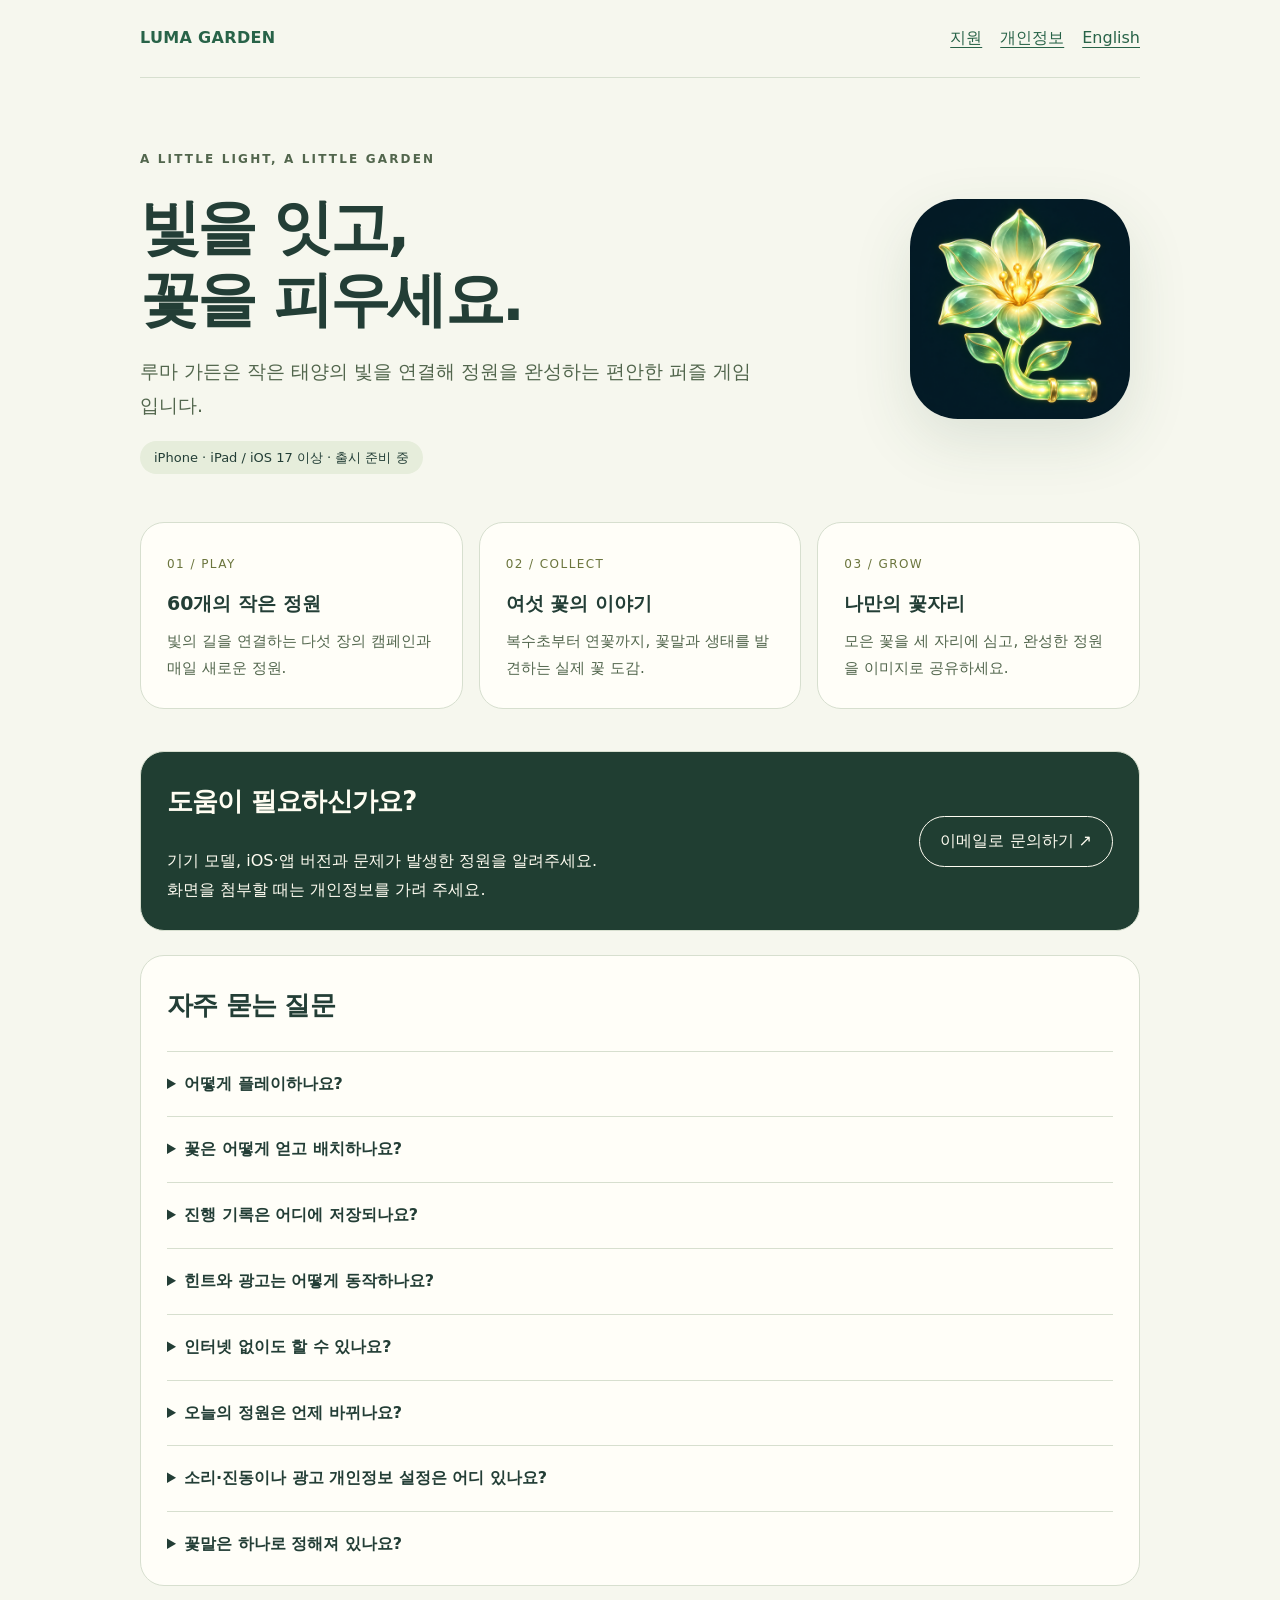
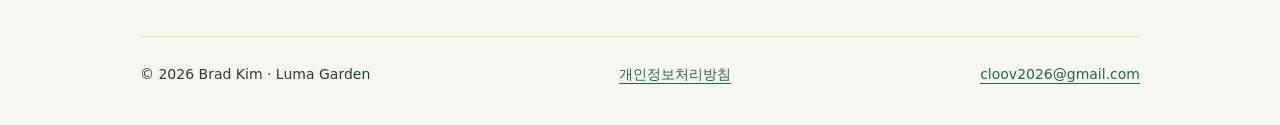
==== index.html @ 97eeae45 "Publish Luma Garden support and privacy pages" ====
<!doctype html>
<html lang="ko"><head><meta charset="utf-8"><meta name="viewport" content="width=device-width, initial-scale=1"><title>루마 가든 · 지원</title><meta name="description" content="빛의 길을 연결하고 꽃을 피우는 루마 가든. 게임 도움말, 문의 및 개인정보 안내."><meta name="theme-color" content="#203e32"><meta property="og:title" content="루마 가든 · 지원"><meta property="og:description" content="빛의 길을 연결하고 꽃을 피우는 루마 가든. 게임 도움말, 문의 및 개인정보 안내."><link rel="icon" href="icon.png"><link rel="stylesheet" href="style.css"></head>
<body><a class="skip" href="#main">본문 바로가기</a><div class="wrap"><header class="top"><a class="brand" href="index.html">LUMA GARDEN</a><nav aria-label="주 메뉴"><a href="index.html" aria-current="page">지원</a><a href="privacy.html">개인정보</a><a href="index-en.html" lang="en" hreflang="en">English</a></nav></header><main id="main"><section class="hero"><div><span class="eyebrow">A LITTLE LIGHT, A LITTLE GARDEN</span><h1>빛을 잇고,<br>꽃을 피우세요.</h1><p class="lead">루마 가든은 작은 태양의 빛을 연결해 정원을 완성하는 편안한 퍼즐 게임입니다.</p><span class="pill">iPhone · iPad / iOS 17 이상 · 출시 준비 중</span></div><img src="icon.png" width="220" height="220" alt="루마 가든 앱 아이콘"></section><div class="grid"><section class="card"><span class="number">01 / PLAY</span><h2>60개의 작은 정원</h2><p>빛의 길을 연결하는 다섯 장의 캠페인과 매일 새로운 정원.</p></section><section class="card"><span class="number">02 / COLLECT</span><h2>여섯 꽃의 이야기</h2><p>복수초부터 연꽃까지, 꽃말과 생태를 발견하는 실제 꽃 도감.</p></section><section class="card"><span class="number">03 / GROW</span><h2>나만의 꽃자리</h2><p>모은 꽃을 세 자리에 심고, 완성한 정원을 이미지로 공유하세요.</p></section></div><section class="panel contact"><div><h2>도움이 필요하신가요?</h2><p>기기 모델, iOS·앱 버전과 문제가 발생한 정원을 알려주세요.<br>화면을 첨부할 때는 개인정보를 가려 주세요.</p></div><a class="button" href="mailto:cloov2026@gmail.com?subject=Luma%20Garden%20Support">이메일로 문의하기 ↗</a></section><section class="panel"><h2>자주 묻는 질문</h2><details><summary>어떻게 플레이하나요?</summary><p>타일을 탭해 방향을 돌리고, 작은 태양에서 모든 길과 꽃까지 빛을 연결하세요. 13번째 정원부터 등장하는 바람결 타일은 한 번에 180도 회전합니다.</p></details><details><summary>꽃은 어떻게 얻고 배치하나요?</summary><p>캠페인 정원을 완성하면 완료 수에 따라 실제 꽃 6종이 해금됩니다. 꽃 도감에서 다음 목표를 확인하고, 얻은 꽃을 홈 정원의 세 자리에 심거나 바꿀 수 있습니다. 꽃을 누르면 꽃말·생태 정보와 출처를 볼 수 있어요.</p></details><details><summary>진행 기록은 어디에 저장되나요?</summary><p>정원별 진행, 별점, 꽃 배치와 설정은 기기에 자동 저장됩니다. 앱 자체의 계정·서버 동기화 기능은 없습니다. 앱을 삭제하면 기기의 기록도 삭제되며, 개발자가 복구할 수 없습니다.</p></details><details><summary>힌트와 광고는 어떻게 동작하나요?</summary><p>퍼즐마다 무료 힌트 1회를 제공합니다. 이후 추가 힌트는 선택형 보상 광고에서 보상을 획득하면 적용됩니다. 캠페인 완료 후 다음 정원으로 이동할 때 전면 광고가 표시될 수 있습니다. 광고 실패 시에도 다음 정원으로 진행할 수 있고, 일일 정원에는 전면 광고가 표시되지 않습니다.</p></details><details><summary>인터넷 없이도 할 수 있나요?</summary><p>퍼즐 플레이와 기기 내 저장은 인터넷 없이 가능합니다. 광고, 동의 확인 및 꽃 정보의 외부 출처 링크에는 인터넷 연결이 필요합니다. 광고를 불러오지 못하면 광고 보상 힌트를 받을 수 없습니다.</p></details><details><summary>오늘의 정원은 언제 바뀌나요?</summary><p>UTC 자정에 바뀝니다. 한국 시간으로는 매일 오전 9시입니다.</p></details><details><summary>소리·진동이나 광고 개인정보 설정은 어디 있나요?</summary><p>앱 설정에서 소리와 진동을 조절할 수 있습니다. 소리가 들리지 않으면 기기 볼륨과 무음 모드도 확인하세요. 동의 관리 서비스가 요구하는 경우 같은 설정 화면에 광고 개인정보 설정이 표시됩니다.</p></details><details><summary>꽃말은 하나로 정해져 있나요?</summary><p>꽃말은 문화·시대·문헌에 따라 달라질 수 있습니다. 도감 상세에서 각 설명의 맥락과 연결된 출처를 확인해 주세요.</p></details></section></main><footer><span>© 2026 Brad Kim · Luma Garden</span><a href="privacy.html">개인정보처리방침</a><a href="mailto:cloov2026@gmail.com">cloov2026@gmail.com</a></footer></div></body></html>
---- style.css ----
*{box-sizing:border-box}html{scroll-behavior:smooth}body{margin:0;background:#f6f7ee;color:#233e36;font:16px/1.8 -apple-system,BlinkMacSystemFont,"Apple SD Gothic Neo",system-ui,sans-serif}a{color:#286348;text-underline-offset:4px}a:hover{color:#143b29}a:focus-visible,summary:focus-visible{outline:3px solid #ad691d;outline-offset:5px;border-radius:4px}.wrap{width:min(100% - 40px,1000px);margin:auto}.skip{position:absolute;left:20px;top:-90px;background:white;padding:12px;z-index:5}.skip:focus{top:12px}.top{display:flex;align-items:center;justify-content:space-between;gap:20px;padding:24px 0;border-bottom:1px solid #d7dfcf}.brand{text-decoration:none;font-weight:750;letter-spacing:.02em}.top nav{display:flex;gap:18px;flex-wrap:wrap}.hero{padding:66px 0 48px;display:grid;grid-template-columns:1fr 230px;align-items:center;gap:48px}.eyebrow{font-size:12px;letter-spacing:.18em;font-weight:750;color:#52664d}.hero h1{font-size:clamp(36px,6vw,60px);line-height:1.2;letter-spacing:-.045em;margin:18px 0}.hero p{max-width:620px}.hero img{width:220px;height:220px;border-radius:48px;box-shadow:0 22px 60px #31593a20}.lead{font-size:19px;color:#52664d}.pill{display:inline-block;background:#e6eddb;border-radius:30px;padding:5px 14px;font-size:13px}.grid{display:grid;grid-template-columns:repeat(3,1fr);gap:16px;margin-bottom:42px}.card,.panel{background:#fffef8;border:1px solid #d7dfcf;border-radius:24px;padding:26px}.card h2{font-size:19px;margin:8px 0}.card p{font-size:15px;margin:0;color:#52664d}.number{font-size:12px;color:#6b753d;letter-spacing:.12em}.panel{margin:24px 0}.panel h2{margin-top:0;font-size:26px;letter-spacing:-.03em}.contact{background:#203e32;color:#fffdf2;display:flex;justify-content:space-between;align-items:center;gap:24px}.contact a{color:#fffdf2;overflow-wrap:anywhere}.contact p{margin-bottom:0}.button{display:inline-block;border:1px solid currentColor;padding:10px 20px;border-radius:30px;text-decoration:none;white-space:nowrap}details{border-top:1px solid #d7dfcf;padding:18px 0}details:last-child{padding-bottom:0}summary{cursor:pointer;font-weight:650;padding-right:12px}details p{color:#52664d;margin:12px 0 0}.policy{max-width:780px;margin:48px auto}.policy h1{font-size:clamp(30px,5vw,44px);line-height:1.3;letter-spacing:-.04em}.policy h2{font-size:21px;margin-top:34px}.policy li{margin:8px 0}.policy .intro{font-size:19px;background:#e6eddb;padding:24px;border-radius:20px}.muted{color:#52664d;font-size:14px}footer{margin-top:50px;border-top:1px solid #d7dfcf;padding:25px 0 38px;display:flex;justify-content:space-between;gap:18px;flex-wrap:wrap;font-size:14px}p,li{overflow-wrap:anywhere}@media(max-width:650px){.wrap{width:calc(100% - 32px)}.top{align-items:flex-start;font-size:14px}.top nav{gap:12px}.hero{padding:36px 0;grid-template-columns:1fr;gap:24px}.hero img{grid-row:1;width:100px;height:100px;border-radius:24px}.hero h1{margin-top:12px}.grid{grid-template-columns:1fr;gap:12px}.card,.panel{padding:22px}.contact{display:block}.contact .button{margin-top:20px}.policy{margin-top:32px}}@media(prefers-reduced-motion:reduce){html{scroll-behavior:auto}}
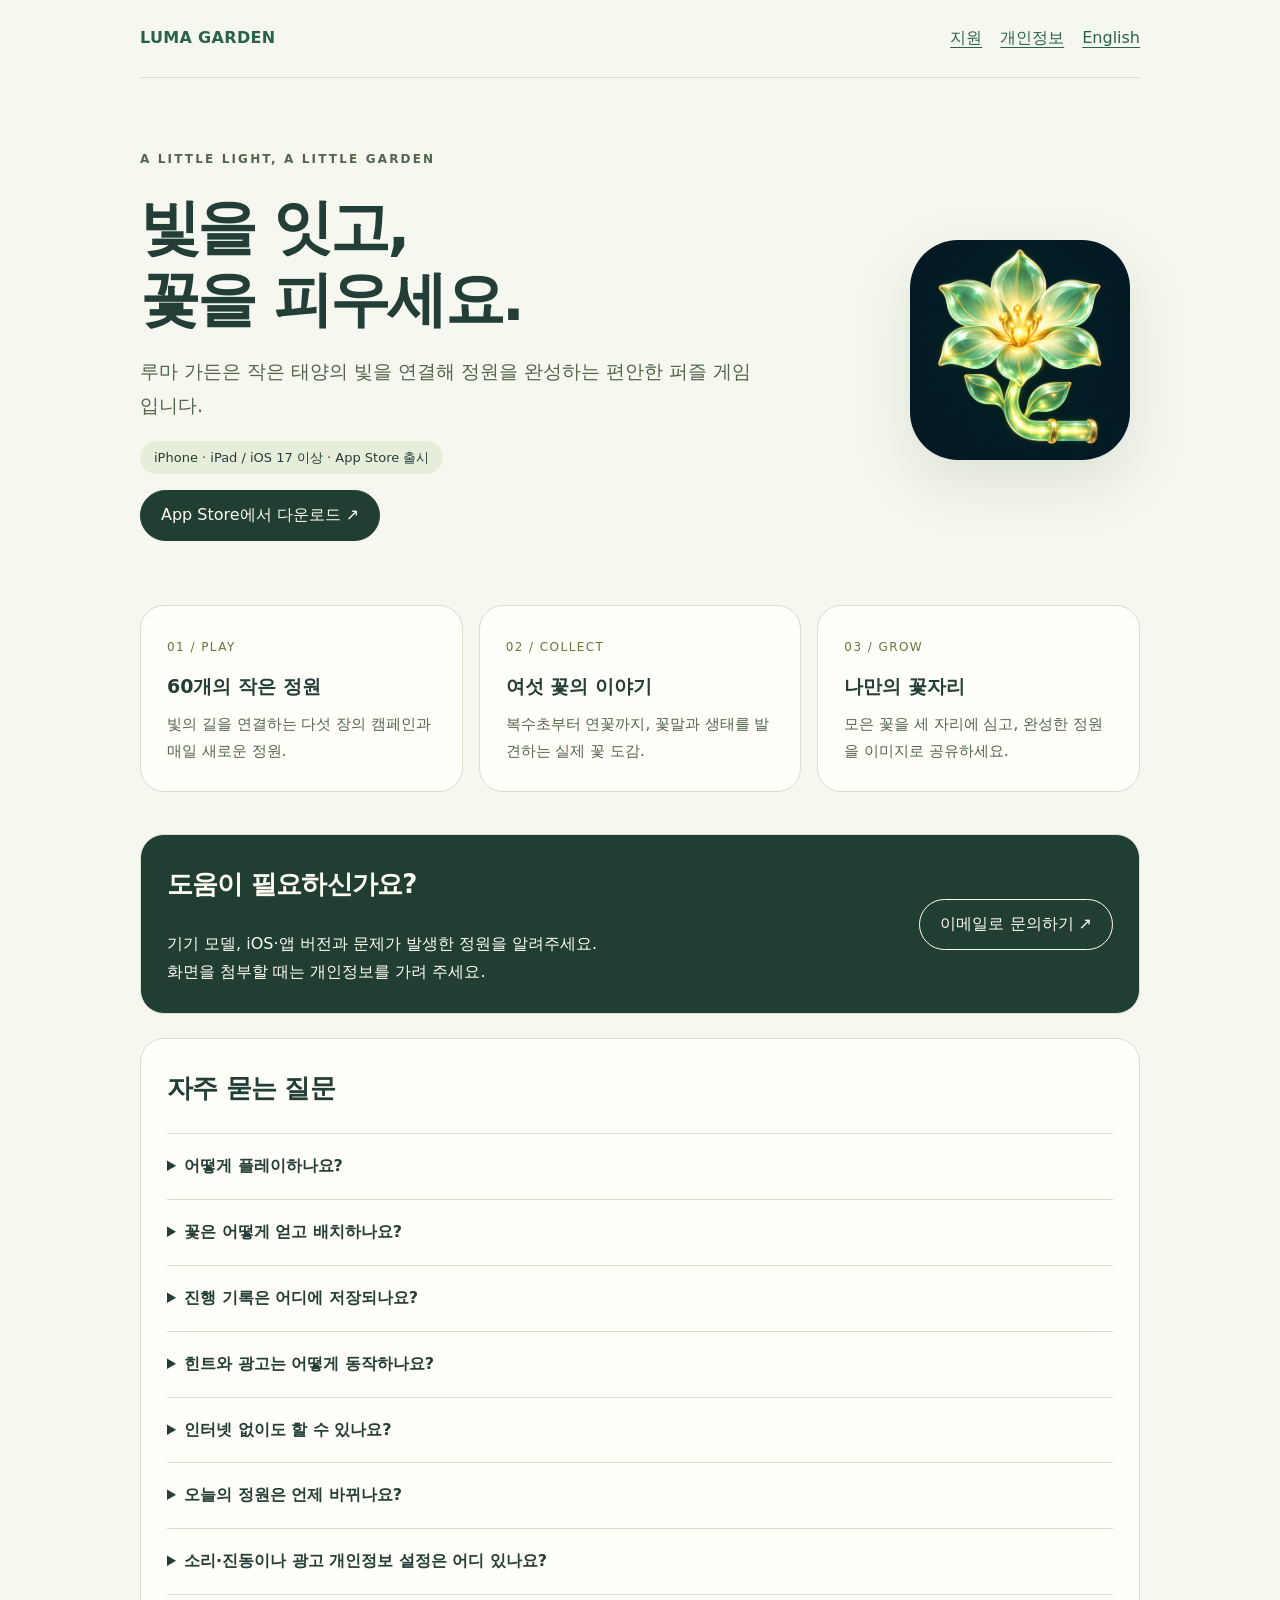
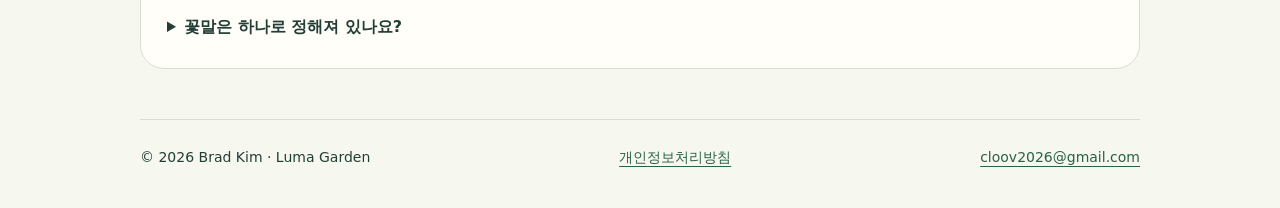
==== commit 04e22cb7: "Update Luma Garden pages for App Store launch" ====
--- a/index.html
+++ b/index.html
@@ -1,3 +1,3 @@
 <!doctype html>
 <html lang="ko"><head><meta charset="utf-8"><meta name="viewport" content="width=device-width, initial-scale=1"><title>루마 가든 · 지원</title><meta name="description" content="빛의 길을 연결하고 꽃을 피우는 루마 가든. 게임 도움말, 문의 및 개인정보 안내."><meta name="theme-color" content="#203e32"><meta property="og:title" content="루마 가든 · 지원"><meta property="og:description" content="빛의 길을 연결하고 꽃을 피우는 루마 가든. 게임 도움말, 문의 및 개인정보 안내."><link rel="icon" href="icon.png"><link rel="stylesheet" href="style.css"></head>
-<body><a class="skip" href="#main">본문 바로가기</a><div class="wrap"><header class="top"><a class="brand" href="index.html">LUMA GARDEN</a><nav aria-label="주 메뉴"><a href="index.html" aria-current="page">지원</a><a href="privacy.html">개인정보</a><a href="index-en.html" lang="en" hreflang="en">English</a></nav></header><main id="main"><section class="hero"><div><span class="eyebrow">A LITTLE LIGHT, A LITTLE GARDEN</span><h1>빛을 잇고,<br>꽃을 피우세요.</h1><p class="lead">루마 가든은 작은 태양의 빛을 연결해 정원을 완성하는 편안한 퍼즐 게임입니다.</p><span class="pill">iPhone · iPad / iOS 17 이상 · 출시 준비 중</span></div><img src="icon.png" width="220" height="220" alt="루마 가든 앱 아이콘"></section><div class="grid"><section class="card"><span class="number">01 / PLAY</span><h2>60개의 작은 정원</h2><p>빛의 길을 연결하는 다섯 장의 캠페인과 매일 새로운 정원.</p></section><section class="card"><span class="number">02 / COLLECT</span><h2>여섯 꽃의 이야기</h2><p>복수초부터 연꽃까지, 꽃말과 생태를 발견하는 실제 꽃 도감.</p></section><section class="card"><span class="number">03 / GROW</span><h2>나만의 꽃자리</h2><p>모은 꽃을 세 자리에 심고, 완성한 정원을 이미지로 공유하세요.</p></section></div><section class="panel contact"><div><h2>도움이 필요하신가요?</h2><p>기기 모델, iOS·앱 버전과 문제가 발생한 정원을 알려주세요.<br>화면을 첨부할 때는 개인정보를 가려 주세요.</p></div><a class="button" href="mailto:cloov2026@gmail.com?subject=Luma%20Garden%20Support">이메일로 문의하기 ↗</a></section><section class="panel"><h2>자주 묻는 질문</h2><details><summary>어떻게 플레이하나요?</summary><p>타일을 탭해 방향을 돌리고, 작은 태양에서 모든 길과 꽃까지 빛을 연결하세요. 13번째 정원부터 등장하는 바람결 타일은 한 번에 180도 회전합니다.</p></details><details><summary>꽃은 어떻게 얻고 배치하나요?</summary><p>캠페인 정원을 완성하면 완료 수에 따라 실제 꽃 6종이 해금됩니다. 꽃 도감에서 다음 목표를 확인하고, 얻은 꽃을 홈 정원의 세 자리에 심거나 바꿀 수 있습니다. 꽃을 누르면 꽃말·생태 정보와 출처를 볼 수 있어요.</p></details><details><summary>진행 기록은 어디에 저장되나요?</summary><p>정원별 진행, 별점, 꽃 배치와 설정은 기기에 자동 저장됩니다. 앱 자체의 계정·서버 동기화 기능은 없습니다. 앱을 삭제하면 기기의 기록도 삭제되며, 개발자가 복구할 수 없습니다.</p></details><details><summary>힌트와 광고는 어떻게 동작하나요?</summary><p>퍼즐마다 무료 힌트 1회를 제공합니다. 이후 추가 힌트는 선택형 보상 광고에서 보상을 획득하면 적용됩니다. 캠페인 완료 후 다음 정원으로 이동할 때 전면 광고가 표시될 수 있습니다. 광고 실패 시에도 다음 정원으로 진행할 수 있고, 일일 정원에는 전면 광고가 표시되지 않습니다.</p></details><details><summary>인터넷 없이도 할 수 있나요?</summary><p>퍼즐 플레이와 기기 내 저장은 인터넷 없이 가능합니다. 광고, 동의 확인 및 꽃 정보의 외부 출처 링크에는 인터넷 연결이 필요합니다. 광고를 불러오지 못하면 광고 보상 힌트를 받을 수 없습니다.</p></details><details><summary>오늘의 정원은 언제 바뀌나요?</summary><p>UTC 자정에 바뀝니다. 한국 시간으로는 매일 오전 9시입니다.</p></details><details><summary>소리·진동이나 광고 개인정보 설정은 어디 있나요?</summary><p>앱 설정에서 소리와 진동을 조절할 수 있습니다. 소리가 들리지 않으면 기기 볼륨과 무음 모드도 확인하세요. 동의 관리 서비스가 요구하는 경우 같은 설정 화면에 광고 개인정보 설정이 표시됩니다.</p></details><details><summary>꽃말은 하나로 정해져 있나요?</summary><p>꽃말은 문화·시대·문헌에 따라 달라질 수 있습니다. 도감 상세에서 각 설명의 맥락과 연결된 출처를 확인해 주세요.</p></details></section></main><footer><span>© 2026 Brad Kim · Luma Garden</span><a href="privacy.html">개인정보처리방침</a><a href="mailto:cloov2026@gmail.com">cloov2026@gmail.com</a></footer></div></body></html>+<body><a class="skip" href="#main">본문 바로가기</a><div class="wrap"><header class="top"><a class="brand" href="index.html">LUMA GARDEN</a><nav aria-label="주 메뉴"><a href="index.html" aria-current="page">지원</a><a href="privacy.html">개인정보</a><a href="index-en.html" lang="en" hreflang="en">English</a></nav></header><main id="main"><section class="hero"><div><span class="eyebrow">A LITTLE LIGHT, A LITTLE GARDEN</span><h1>빛을 잇고,<br>꽃을 피우세요.</h1><p class="lead">루마 가든은 작은 태양의 빛을 연결해 정원을 완성하는 편안한 퍼즐 게임입니다.</p><span class="pill">iPhone · iPad / iOS 17 이상 · App Store 출시</span><p><a class="button" href="https://apps.apple.com/app/id6826611529" aria-label="App Store에서 루마 가든 다운로드">App Store에서 다운로드 ↗</a></p></div><img src="icon.png" width="220" height="220" alt="루마 가든 앱 아이콘"></section><div class="grid"><section class="card"><span class="number">01 / PLAY</span><h2>60개의 작은 정원</h2><p>빛의 길을 연결하는 다섯 장의 캠페인과 매일 새로운 정원.</p></section><section class="card"><span class="number">02 / COLLECT</span><h2>여섯 꽃의 이야기</h2><p>복수초부터 연꽃까지, 꽃말과 생태를 발견하는 실제 꽃 도감.</p></section><section class="card"><span class="number">03 / GROW</span><h2>나만의 꽃자리</h2><p>모은 꽃을 세 자리에 심고, 완성한 정원을 이미지로 공유하세요.</p></section></div><section class="panel contact"><div><h2>도움이 필요하신가요?</h2><p>기기 모델, iOS·앱 버전과 문제가 발생한 정원을 알려주세요.<br>화면을 첨부할 때는 개인정보를 가려 주세요.</p></div><a class="button" href="mailto:cloov2026@gmail.com?subject=Luma%20Garden%20Support">이메일로 문의하기 ↗</a></section><section class="panel"><h2>자주 묻는 질문</h2><details><summary>어떻게 플레이하나요?</summary><p>타일을 탭해 방향을 돌리고, 작은 태양에서 모든 길과 꽃까지 빛을 연결하세요. 13번째 정원부터 등장하는 바람결 타일은 한 번에 180도 회전합니다.</p></details><details><summary>꽃은 어떻게 얻고 배치하나요?</summary><p>캠페인 정원을 완성하면 완료 수에 따라 실제 꽃 6종이 해금됩니다. 꽃 도감에서 다음 목표를 확인하고, 얻은 꽃을 홈 정원의 세 자리에 심거나 바꿀 수 있습니다. 꽃을 누르면 꽃말·생태 정보와 출처를 볼 수 있어요.</p></details><details><summary>진행 기록은 어디에 저장되나요?</summary><p>정원별 진행, 별점, 꽃 배치와 설정은 기기에 자동 저장됩니다. 앱 자체의 계정·서버 동기화 기능은 없습니다. 앱을 삭제하면 기기의 기록도 삭제되며, 개발자가 복구할 수 없습니다.</p></details><details><summary>힌트와 광고는 어떻게 동작하나요?</summary><p>퍼즐마다 무료 힌트 1회를 제공합니다. 이후 추가 힌트는 선택형 보상 광고에서 보상을 획득하면 적용됩니다. 캠페인 완료 후 다음 정원으로 이동할 때 전면 광고가 표시될 수 있습니다. 광고 실패 시에도 다음 정원으로 진행할 수 있고, 일일 정원에는 전면 광고가 표시되지 않습니다.</p></details><details><summary>인터넷 없이도 할 수 있나요?</summary><p>퍼즐 플레이와 기기 내 저장은 인터넷 없이 가능합니다. 광고, 동의 확인 및 꽃 정보의 외부 출처 링크에는 인터넷 연결이 필요합니다. 광고를 불러오지 못하면 광고 보상 힌트를 받을 수 없습니다.</p></details><details><summary>오늘의 정원은 언제 바뀌나요?</summary><p>UTC 자정에 바뀝니다. 한국 시간으로는 매일 오전 9시입니다.</p></details><details><summary>소리·진동이나 광고 개인정보 설정은 어디 있나요?</summary><p>앱 설정에서 소리와 진동을 조절할 수 있습니다. 소리가 들리지 않으면 기기 볼륨과 무음 모드도 확인하세요. 동의 관리 서비스가 요구하는 경우 같은 설정 화면에 광고 개인정보 설정이 표시됩니다.</p></details><details><summary>꽃말은 하나로 정해져 있나요?</summary><p>꽃말은 문화·시대·문헌에 따라 달라질 수 있습니다. 도감 상세에서 각 설명의 맥락과 연결된 출처를 확인해 주세요.</p></details></section></main><footer><span>© 2026 Brad Kim · Luma Garden</span><a href="privacy.html">개인정보처리방침</a><a href="mailto:cloov2026@gmail.com">cloov2026@gmail.com</a></footer></div></body></html>
--- a/style.css
+++ b/style.css
@@ -1 +1 @@
-*{box-sizing:border-box}html{scroll-behavior:smooth}body{margin:0;background:#f6f7ee;color:#233e36;font:16px/1.8 -apple-system,BlinkMacSystemFont,"Apple SD Gothic Neo",system-ui,sans-serif}a{color:#286348;text-underline-offset:4px}a:hover{color:#143b29}a:focus-visible,summary:focus-visible{outline:3px solid #ad691d;outline-offset:5px;border-radius:4px}.wrap{width:min(100% - 40px,1000px);margin:auto}.skip{position:absolute;left:20px;top:-90px;background:white;padding:12px;z-index:5}.skip:focus{top:12px}.top{display:flex;align-items:center;justify-content:space-between;gap:20px;padding:24px 0;border-bottom:1px solid #d7dfcf}.brand{text-decoration:none;font-weight:750;letter-spacing:.02em}.top nav{display:flex;gap:18px;flex-wrap:wrap}.hero{padding:66px 0 48px;display:grid;grid-template-columns:1fr 230px;align-items:center;gap:48px}.eyebrow{font-size:12px;letter-spacing:.18em;font-weight:750;color:#52664d}.hero h1{font-size:clamp(36px,6vw,60px);line-height:1.2;letter-spacing:-.045em;margin:18px 0}.hero p{max-width:620px}.hero img{width:220px;height:220px;border-radius:48px;box-shadow:0 22px 60px #31593a20}.lead{font-size:19px;color:#52664d}.pill{display:inline-block;background:#e6eddb;border-radius:30px;padding:5px 14px;font-size:13px}.grid{display:grid;grid-template-columns:repeat(3,1fr);gap:16px;margin-bottom:42px}.card,.panel{background:#fffef8;border:1px solid #d7dfcf;border-radius:24px;padding:26px}.card h2{font-size:19px;margin:8px 0}.card p{font-size:15px;margin:0;color:#52664d}.number{font-size:12px;color:#6b753d;letter-spacing:.12em}.panel{margin:24px 0}.panel h2{margin-top:0;font-size:26px;letter-spacing:-.03em}.contact{background:#203e32;color:#fffdf2;display:flex;justify-content:space-between;align-items:center;gap:24px}.contact a{color:#fffdf2;overflow-wrap:anywhere}.contact p{margin-bottom:0}.button{display:inline-block;border:1px solid currentColor;padding:10px 20px;border-radius:30px;text-decoration:none;white-space:nowrap}details{border-top:1px solid #d7dfcf;padding:18px 0}details:last-child{padding-bottom:0}summary{cursor:pointer;font-weight:650;padding-right:12px}details p{color:#52664d;margin:12px 0 0}.policy{max-width:780px;margin:48px auto}.policy h1{font-size:clamp(30px,5vw,44px);line-height:1.3;letter-spacing:-.04em}.policy h2{font-size:21px;margin-top:34px}.policy li{margin:8px 0}.policy .intro{font-size:19px;background:#e6eddb;padding:24px;border-radius:20px}.muted{color:#52664d;font-size:14px}footer{margin-top:50px;border-top:1px solid #d7dfcf;padding:25px 0 38px;display:flex;justify-content:space-between;gap:18px;flex-wrap:wrap;font-size:14px}p,li{overflow-wrap:anywhere}@media(max-width:650px){.wrap{width:calc(100% - 32px)}.top{align-items:flex-start;font-size:14px}.top nav{gap:12px}.hero{padding:36px 0;grid-template-columns:1fr;gap:24px}.hero img{grid-row:1;width:100px;height:100px;border-radius:24px}.hero h1{margin-top:12px}.grid{grid-template-columns:1fr;gap:12px}.card,.panel{padding:22px}.contact{display:block}.contact .button{margin-top:20px}.policy{margin-top:32px}}@media(prefers-reduced-motion:reduce){html{scroll-behavior:auto}}+*{box-sizing:border-box}html{scroll-behavior:smooth}body{margin:0;background:#f6f7ee;color:#233e36;font:16px/1.8 -apple-system,BlinkMacSystemFont,"Apple SD Gothic Neo",system-ui,sans-serif}a{color:#286348;text-underline-offset:4px}a:hover{color:#143b29}a:focus-visible,summary:focus-visible{outline:3px solid #ad691d;outline-offset:5px;border-radius:4px}.wrap{width:min(100% - 40px,1000px);margin:auto}.skip{position:absolute;left:20px;top:-90px;background:white;padding:12px;z-index:5}.skip:focus{top:12px}.top{display:flex;align-items:center;justify-content:space-between;gap:20px;padding:24px 0;border-bottom:1px solid #d7dfcf}.brand{text-decoration:none;font-weight:750;letter-spacing:.02em}.top nav{display:flex;gap:18px;flex-wrap:wrap}.hero{padding:66px 0 48px;display:grid;grid-template-columns:1fr 230px;align-items:center;gap:48px}.eyebrow{font-size:12px;letter-spacing:.18em;font-weight:750;color:#52664d}.hero h1{font-size:clamp(36px,6vw,60px);line-height:1.2;letter-spacing:-.045em;margin:18px 0}.hero p{max-width:620px}.hero img{width:220px;height:220px;border-radius:48px;box-shadow:0 22px 60px #31593a20}.lead{font-size:19px;color:#52664d}.pill{display:inline-block;background:#e6eddb;border-radius:30px;padding:5px 14px;font-size:13px}.grid{display:grid;grid-template-columns:repeat(3,1fr);gap:16px;margin-bottom:42px}.card,.panel{background:#fffef8;border:1px solid #d7dfcf;border-radius:24px;padding:26px}.card h2{font-size:19px;margin:8px 0}.card p{font-size:15px;margin:0;color:#52664d}.number{font-size:12px;color:#6b753d;letter-spacing:.12em}.panel{margin:24px 0}.panel h2{margin-top:0;font-size:26px;letter-spacing:-.03em}.contact{background:#203e32;color:#fffdf2;display:flex;justify-content:space-between;align-items:center;gap:24px}.contact a{color:#fffdf2;overflow-wrap:anywhere}.contact p{margin-bottom:0}.button{display:inline-block;border:1px solid currentColor;padding:10px 20px;border-radius:30px;text-decoration:none;white-space:nowrap}.hero .button{background:#203e32;color:#fffdf2;border-color:#203e32}.hero .button:hover{color:#fff}details{border-top:1px solid #d7dfcf;padding:18px 0}details:last-child{padding-bottom:0}summary{cursor:pointer;font-weight:650;padding-right:12px}details p{color:#52664d;margin:12px 0 0}.policy{max-width:780px;margin:48px auto}.policy h1{font-size:clamp(30px,5vw,44px);line-height:1.3;letter-spacing:-.04em}.policy h2{font-size:21px;margin-top:34px}.policy li{margin:8px 0}.policy .intro{font-size:19px;background:#e6eddb;padding:24px;border-radius:20px}.muted{color:#52664d;font-size:14px}footer{margin-top:50px;border-top:1px solid #d7dfcf;padding:25px 0 38px;display:flex;justify-content:space-between;gap:18px;flex-wrap:wrap;font-size:14px}p,li{overflow-wrap:anywhere}@media(max-width:650px){.wrap{width:calc(100% - 32px)}.top{align-items:flex-start;font-size:14px}.top nav{gap:12px}.hero{padding:36px 0;grid-template-columns:1fr;gap:24px}.hero img{grid-row:1;width:100px;height:100px;border-radius:24px}.hero h1{margin-top:12px}.grid{grid-template-columns:1fr;gap:12px}.card,.panel{padding:22px}.contact{display:block}.contact .button{margin-top:20px}.policy{margin-top:32px}}@media(prefers-reduced-motion:reduce){html{scroll-behavior:auto}}
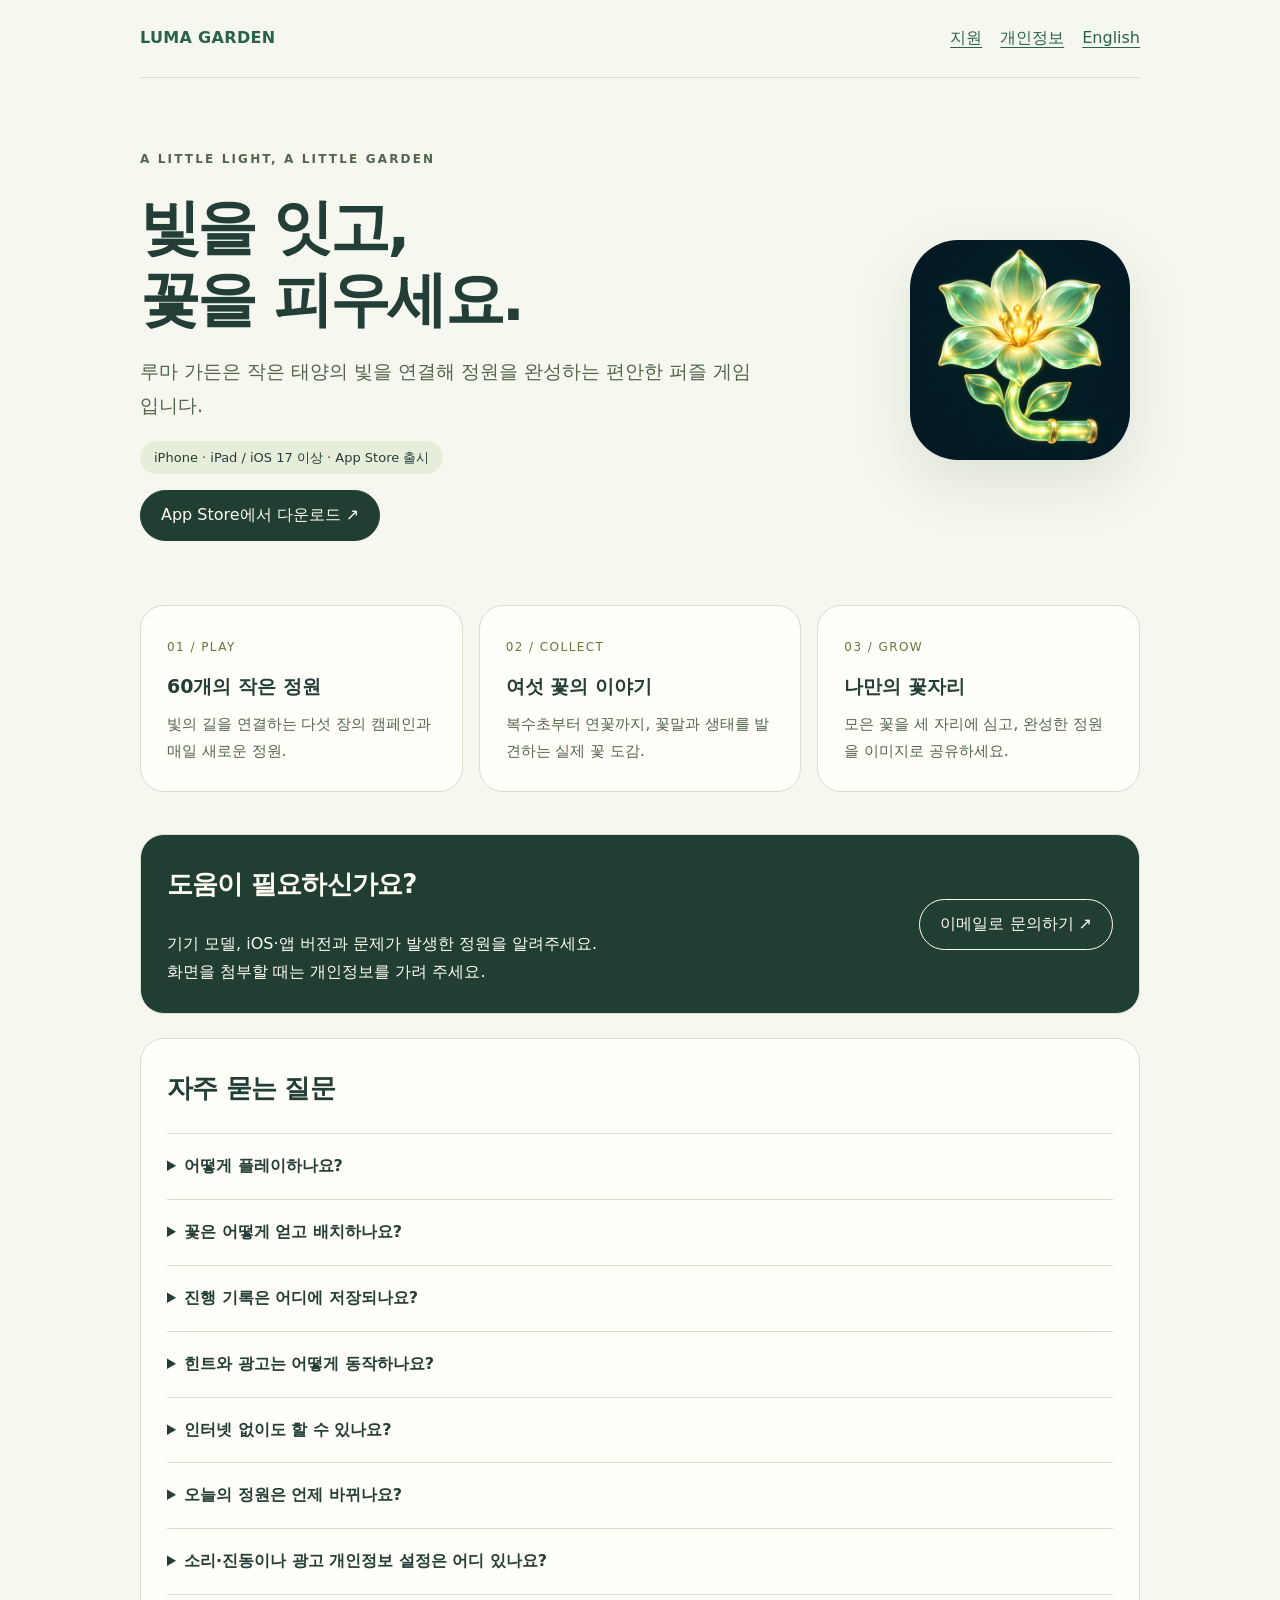
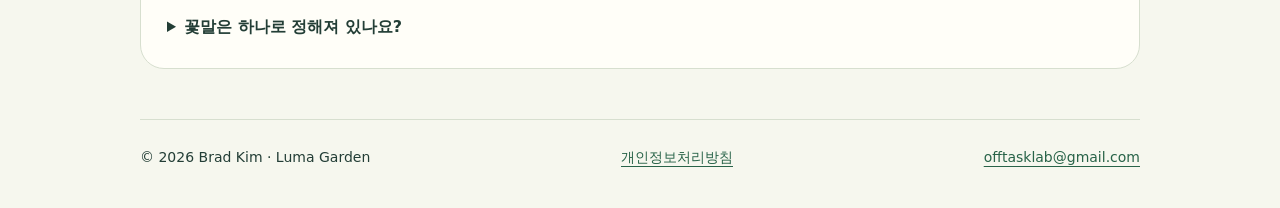
==== commit bf3d8a6a: "Use the Offtask Lab contact email Co-Authored-By: Claude Fable 5.2 <noreply@anthropic.com>" ====
--- a/index.html
+++ b/index.html
@@ -1,3 +1,3 @@
 <!doctype html>
 <html lang="ko"><head><meta charset="utf-8"><meta name="viewport" content="width=device-width, initial-scale=1"><title>루마 가든 · 지원</title><meta name="description" content="빛의 길을 연결하고 꽃을 피우는 루마 가든. 게임 도움말, 문의 및 개인정보 안내."><meta name="theme-color" content="#203e32"><meta property="og:title" content="루마 가든 · 지원"><meta property="og:description" content="빛의 길을 연결하고 꽃을 피우는 루마 가든. 게임 도움말, 문의 및 개인정보 안내."><link rel="icon" href="icon.png"><link rel="stylesheet" href="style.css"></head>
-<body><a class="skip" href="#main">본문 바로가기</a><div class="wrap"><header class="top"><a class="brand" href="index.html">LUMA GARDEN</a><nav aria-label="주 메뉴"><a href="index.html" aria-current="page">지원</a><a href="privacy.html">개인정보</a><a href="index-en.html" lang="en" hreflang="en">English</a></nav></header><main id="main"><section class="hero"><div><span class="eyebrow">A LITTLE LIGHT, A LITTLE GARDEN</span><h1>빛을 잇고,<br>꽃을 피우세요.</h1><p class="lead">루마 가든은 작은 태양의 빛을 연결해 정원을 완성하는 편안한 퍼즐 게임입니다.</p><span class="pill">iPhone · iPad / iOS 17 이상 · App Store 출시</span><p><a class="button" href="https://apps.apple.com/app/id6826611529" aria-label="App Store에서 루마 가든 다운로드">App Store에서 다운로드 ↗</a></p></div><img src="icon.png" width="220" height="220" alt="루마 가든 앱 아이콘"></section><div class="grid"><section class="card"><span class="number">01 / PLAY</span><h2>60개의 작은 정원</h2><p>빛의 길을 연결하는 다섯 장의 캠페인과 매일 새로운 정원.</p></section><section class="card"><span class="number">02 / COLLECT</span><h2>여섯 꽃의 이야기</h2><p>복수초부터 연꽃까지, 꽃말과 생태를 발견하는 실제 꽃 도감.</p></section><section class="card"><span class="number">03 / GROW</span><h2>나만의 꽃자리</h2><p>모은 꽃을 세 자리에 심고, 완성한 정원을 이미지로 공유하세요.</p></section></div><section class="panel contact"><div><h2>도움이 필요하신가요?</h2><p>기기 모델, iOS·앱 버전과 문제가 발생한 정원을 알려주세요.<br>화면을 첨부할 때는 개인정보를 가려 주세요.</p></div><a class="button" href="mailto:cloov2026@gmail.com?subject=Luma%20Garden%20Support">이메일로 문의하기 ↗</a></section><section class="panel"><h2>자주 묻는 질문</h2><details><summary>어떻게 플레이하나요?</summary><p>타일을 탭해 방향을 돌리고, 작은 태양에서 모든 길과 꽃까지 빛을 연결하세요. 13번째 정원부터 등장하는 바람결 타일은 한 번에 180도 회전합니다.</p></details><details><summary>꽃은 어떻게 얻고 배치하나요?</summary><p>캠페인 정원을 완성하면 완료 수에 따라 실제 꽃 6종이 해금됩니다. 꽃 도감에서 다음 목표를 확인하고, 얻은 꽃을 홈 정원의 세 자리에 심거나 바꿀 수 있습니다. 꽃을 누르면 꽃말·생태 정보와 출처를 볼 수 있어요.</p></details><details><summary>진행 기록은 어디에 저장되나요?</summary><p>정원별 진행, 별점, 꽃 배치와 설정은 기기에 자동 저장됩니다. 앱 자체의 계정·서버 동기화 기능은 없습니다. 앱을 삭제하면 기기의 기록도 삭제되며, 개발자가 복구할 수 없습니다.</p></details><details><summary>힌트와 광고는 어떻게 동작하나요?</summary><p>퍼즐마다 무료 힌트 1회를 제공합니다. 이후 추가 힌트는 선택형 보상 광고에서 보상을 획득하면 적용됩니다. 캠페인 완료 후 다음 정원으로 이동할 때 전면 광고가 표시될 수 있습니다. 광고 실패 시에도 다음 정원으로 진행할 수 있고, 일일 정원에는 전면 광고가 표시되지 않습니다.</p></details><details><summary>인터넷 없이도 할 수 있나요?</summary><p>퍼즐 플레이와 기기 내 저장은 인터넷 없이 가능합니다. 광고, 동의 확인 및 꽃 정보의 외부 출처 링크에는 인터넷 연결이 필요합니다. 광고를 불러오지 못하면 광고 보상 힌트를 받을 수 없습니다.</p></details><details><summary>오늘의 정원은 언제 바뀌나요?</summary><p>UTC 자정에 바뀝니다. 한국 시간으로는 매일 오전 9시입니다.</p></details><details><summary>소리·진동이나 광고 개인정보 설정은 어디 있나요?</summary><p>앱 설정에서 소리와 진동을 조절할 수 있습니다. 소리가 들리지 않으면 기기 볼륨과 무음 모드도 확인하세요. 동의 관리 서비스가 요구하는 경우 같은 설정 화면에 광고 개인정보 설정이 표시됩니다.</p></details><details><summary>꽃말은 하나로 정해져 있나요?</summary><p>꽃말은 문화·시대·문헌에 따라 달라질 수 있습니다. 도감 상세에서 각 설명의 맥락과 연결된 출처를 확인해 주세요.</p></details></section></main><footer><span>© 2026 Brad Kim · Luma Garden</span><a href="privacy.html">개인정보처리방침</a><a href="mailto:cloov2026@gmail.com">cloov2026@gmail.com</a></footer></div></body></html>+<body><a class="skip" href="#main">본문 바로가기</a><div class="wrap"><header class="top"><a class="brand" href="index.html">LUMA GARDEN</a><nav aria-label="주 메뉴"><a href="index.html" aria-current="page">지원</a><a href="privacy.html">개인정보</a><a href="index-en.html" lang="en" hreflang="en">English</a></nav></header><main id="main"><section class="hero"><div><span class="eyebrow">A LITTLE LIGHT, A LITTLE GARDEN</span><h1>빛을 잇고,<br>꽃을 피우세요.</h1><p class="lead">루마 가든은 작은 태양의 빛을 연결해 정원을 완성하는 편안한 퍼즐 게임입니다.</p><span class="pill">iPhone · iPad / iOS 17 이상 · App Store 출시</span><p><a class="button" href="https://apps.apple.com/app/id6826611529" aria-label="App Store에서 루마 가든 다운로드">App Store에서 다운로드 ↗</a></p></div><img src="icon.png" width="220" height="220" alt="루마 가든 앱 아이콘"></section><div class="grid"><section class="card"><span class="number">01 / PLAY</span><h2>60개의 작은 정원</h2><p>빛의 길을 연결하는 다섯 장의 캠페인과 매일 새로운 정원.</p></section><section class="card"><span class="number">02 / COLLECT</span><h2>여섯 꽃의 이야기</h2><p>복수초부터 연꽃까지, 꽃말과 생태를 발견하는 실제 꽃 도감.</p></section><section class="card"><span class="number">03 / GROW</span><h2>나만의 꽃자리</h2><p>모은 꽃을 세 자리에 심고, 완성한 정원을 이미지로 공유하세요.</p></section></div><section class="panel contact"><div><h2>도움이 필요하신가요?</h2><p>기기 모델, iOS·앱 버전과 문제가 발생한 정원을 알려주세요.<br>화면을 첨부할 때는 개인정보를 가려 주세요.</p></div><a class="button" href="mailto:offtasklab@gmail.com?subject=Luma%20Garden%20Support">이메일로 문의하기 ↗</a></section><section class="panel"><h2>자주 묻는 질문</h2><details><summary>어떻게 플레이하나요?</summary><p>타일을 탭해 방향을 돌리고, 작은 태양에서 모든 길과 꽃까지 빛을 연결하세요. 13번째 정원부터 등장하는 바람결 타일은 한 번에 180도 회전합니다.</p></details><details><summary>꽃은 어떻게 얻고 배치하나요?</summary><p>캠페인 정원을 완성하면 완료 수에 따라 실제 꽃 6종이 해금됩니다. 꽃 도감에서 다음 목표를 확인하고, 얻은 꽃을 홈 정원의 세 자리에 심거나 바꿀 수 있습니다. 꽃을 누르면 꽃말·생태 정보와 출처를 볼 수 있어요.</p></details><details><summary>진행 기록은 어디에 저장되나요?</summary><p>정원별 진행, 별점, 꽃 배치와 설정은 기기에 자동 저장됩니다. 앱 자체의 계정·서버 동기화 기능은 없습니다. 앱을 삭제하면 기기의 기록도 삭제되며, 개발자가 복구할 수 없습니다.</p></details><details><summary>힌트와 광고는 어떻게 동작하나요?</summary><p>퍼즐마다 무료 힌트 1회를 제공합니다. 이후 추가 힌트는 선택형 보상 광고에서 보상을 획득하면 적용됩니다. 캠페인 완료 후 다음 정원으로 이동할 때 전면 광고가 표시될 수 있습니다. 광고 실패 시에도 다음 정원으로 진행할 수 있고, 일일 정원에는 전면 광고가 표시되지 않습니다.</p></details><details><summary>인터넷 없이도 할 수 있나요?</summary><p>퍼즐 플레이와 기기 내 저장은 인터넷 없이 가능합니다. 광고, 동의 확인 및 꽃 정보의 외부 출처 링크에는 인터넷 연결이 필요합니다. 광고를 불러오지 못하면 광고 보상 힌트를 받을 수 없습니다.</p></details><details><summary>오늘의 정원은 언제 바뀌나요?</summary><p>UTC 자정에 바뀝니다. 한국 시간으로는 매일 오전 9시입니다.</p></details><details><summary>소리·진동이나 광고 개인정보 설정은 어디 있나요?</summary><p>앱 설정에서 소리와 진동을 조절할 수 있습니다. 소리가 들리지 않으면 기기 볼륨과 무음 모드도 확인하세요. 동의 관리 서비스가 요구하는 경우 같은 설정 화면에 광고 개인정보 설정이 표시됩니다.</p></details><details><summary>꽃말은 하나로 정해져 있나요?</summary><p>꽃말은 문화·시대·문헌에 따라 달라질 수 있습니다. 도감 상세에서 각 설명의 맥락과 연결된 출처를 확인해 주세요.</p></details></section></main><footer><span>© 2026 Brad Kim · Luma Garden</span><a href="privacy.html">개인정보처리방침</a><a href="mailto:offtasklab@gmail.com">offtasklab@gmail.com</a></footer></div></body></html>
